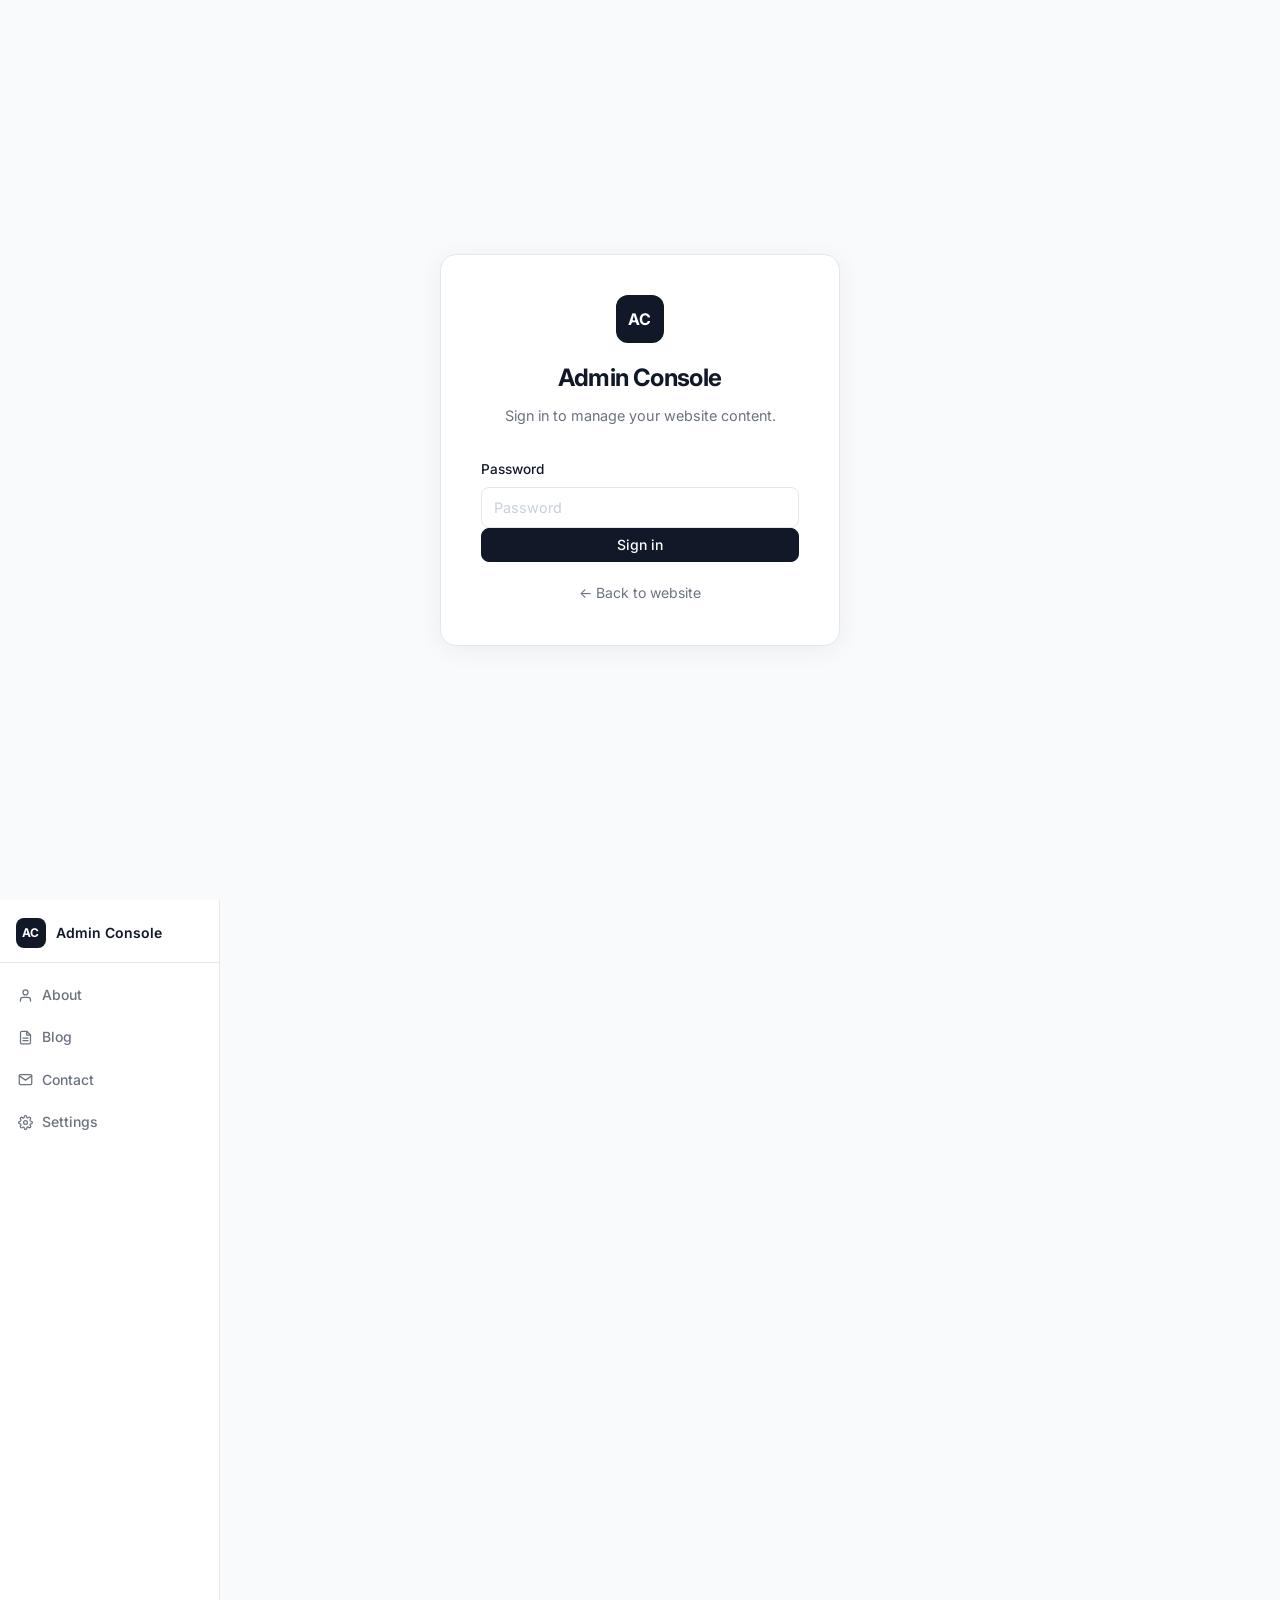
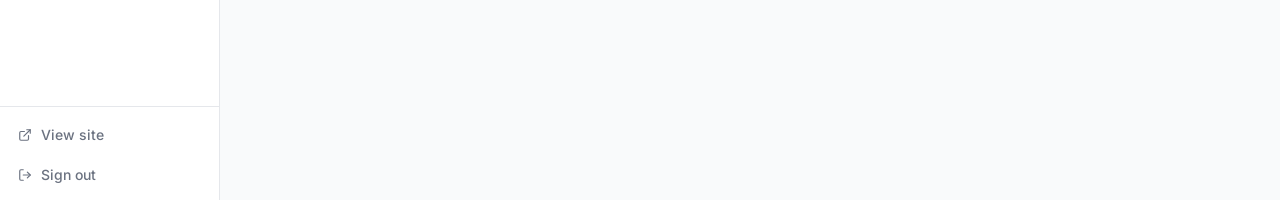
==== admin/index.html @ 9cbc3681 "Add admin console with CMS content management Adds a password-protected admin portal at /admin/ wher" ====
<!DOCTYPE html>
<html lang="en">
<head>
  <meta charset="UTF-8">
  <meta name="viewport" content="width=device-width, initial-scale=1.0">
  <title>Admin — Personal Site</title>
  <link rel="preconnect" href="https://fonts.googleapis.com">
  <link rel="preconnect" href="https://fonts.gstatic.com" crossorigin>
  <link href="https://fonts.googleapis.com/css2?family=Inter:wght@300;400;500;600;700&display=swap" rel="stylesheet">
  <link rel="stylesheet" href="admin.css">
</head>
<body>

<!-- ── Login Screen ─────────────────────────────────────────── -->
<div id="login-screen" class="login-screen">
  <div class="login-card">
    <div class="login-brand">
      <div class="brand-mark">AC</div>
      <h1>Admin Console</h1>
      <p>Sign in to manage your website content.</p>
    </div>
    <form id="login-form">
      <div class="field">
        <label for="login-password">Password</label>
        <input id="login-password" type="password" placeholder="Password"
               autocomplete="current-password" required>
      </div>
      <p id="login-error" class="error-text" hidden>Incorrect password. Please try again.</p>
      <button type="submit" class="btn btn-dark btn-full">Sign in</button>
    </form>
    <a href="../" class="login-back">← Back to website</a>
  </div>
</div>

<!-- ── Dashboard ───────────────────────────────────────────── -->
<div id="dashboard" class="dashboard" hidden>

  <!-- Sidebar -->
  <aside class="sidebar">
    <div class="sidebar-top">
      <div class="sidebar-brand">
        <div class="brand-mark brand-mark--sm">AC</div>
        <span class="sidebar-title">Admin Console</span>
      </div>
      <nav class="sidebar-nav">
        <a href="#" class="nav-item" data-section="about">
          <svg width="15" height="15" viewBox="0 0 24 24" fill="none" stroke="currentColor" stroke-width="2" stroke-linecap="round" stroke-linejoin="round"><path d="M20 21v-2a4 4 0 0 0-4-4H8a4 4 0 0 0-4 4v2"/><circle cx="12" cy="7" r="4"/></svg>
          About
        </a>
        <a href="#" class="nav-item" data-section="blog">
          <svg width="15" height="15" viewBox="0 0 24 24" fill="none" stroke="currentColor" stroke-width="2" stroke-linecap="round" stroke-linejoin="round"><path d="M14 2H6a2 2 0 0 0-2 2v16a2 2 0 0 0 2 2h12a2 2 0 0 0 2-2V8z"/><polyline points="14 2 14 8 20 8"/><line x1="16" y1="13" x2="8" y2="13"/><line x1="16" y1="17" x2="8" y2="17"/></svg>
          Blog
        </a>
        <a href="#" class="nav-item" data-section="contact">
          <svg width="15" height="15" viewBox="0 0 24 24" fill="none" stroke="currentColor" stroke-width="2" stroke-linecap="round" stroke-linejoin="round"><path d="M4 4h16c1.1 0 2 .9 2 2v12c0 1.1-.9 2-2 2H4c-1.1 0-2-.9-2-2V6c0-1.1.9-2 2-2z"/><polyline points="22,6 12,13 2,6"/></svg>
          Contact
        </a>
        <a href="#" class="nav-item" data-section="settings">
          <svg width="15" height="15" viewBox="0 0 24 24" fill="none" stroke="currentColor" stroke-width="2" stroke-linecap="round" stroke-linejoin="round"><circle cx="12" cy="12" r="3"/><path d="M19.4 15a1.65 1.65 0 0 0 .33 1.82l.06.06a2 2 0 0 1-2.83 2.83l-.06-.06a1.65 1.65 0 0 0-1.82-.33 1.65 1.65 0 0 0-1 1.51V21a2 2 0 0 1-4 0v-.09A1.65 1.65 0 0 0 9 19.4a1.65 1.65 0 0 0-1.82.33l-.06.06a2 2 0 0 1-2.83-2.83l.06-.06A1.65 1.65 0 0 0 4.68 15a1.65 1.65 0 0 0-1.51-1H3a2 2 0 0 1 0-4h.09A1.65 1.65 0 0 0 4.6 9a1.65 1.65 0 0 0-.33-1.82l-.06-.06a2 2 0 0 1 2.83-2.83l.06.06A1.65 1.65 0 0 0 9 4.68a1.65 1.65 0 0 0 1-1.51V3a2 2 0 0 1 4 0v.09a1.65 1.65 0 0 0 1 1.51 1.65 1.65 0 0 0 1.82-.33l.06-.06a2 2 0 0 1 2.83 2.83l-.06.06A1.65 1.65 0 0 0 19.4 9a1.65 1.65 0 0 0 1.51 1H21a2 2 0 0 1 0 4h-.09a1.65 1.65 0 0 0-1.51 1z"/></svg>
          Settings
        </a>
      </nav>
    </div>
    <div class="sidebar-bottom">
      <a href="../" target="_blank" rel="noopener" class="nav-item nav-item--muted">
        <svg width="14" height="14" viewBox="0 0 24 24" fill="none" stroke="currentColor" stroke-width="2" stroke-linecap="round" stroke-linejoin="round"><path d="M18 13v6a2 2 0 0 1-2 2H5a2 2 0 0 1-2-2V8a2 2 0 0 1 2-2h6"/><polyline points="15 3 21 3 21 9"/><line x1="10" y1="14" x2="21" y2="3"/></svg>
        View site
      </a>
      <button id="logout-btn" class="nav-item nav-item--logout">
        <svg width="14" height="14" viewBox="0 0 24 24" fill="none" stroke="currentColor" stroke-width="2" stroke-linecap="round" stroke-linejoin="round"><path d="M9 21H5a2 2 0 0 1-2-2V5a2 2 0 0 1 2-2h4"/><polyline points="16 17 21 12 16 7"/><line x1="21" y1="12" x2="9" y2="12"/></svg>
        Sign out
      </button>
    </div>
  </aside>

  <!-- Main content area -->
  <main class="main-content">

    <!-- ── About Panel ──────────────────────────────────── -->
    <div id="panel-about" class="panel" hidden>
      <div class="panel-header">
        <div>
          <h2>About</h2>
          <p>Edit your personal introduction and social links.</p>
        </div>
        <button id="save-about" class="btn btn-dark">Save changes</button>
      </div>

      <div class="card">
        <div class="card-section">
          <p class="card-label">Personal info</p>
          <div class="field-row">
            <div class="field">
              <label for="about-name">Name</label>
              <input id="about-name" type="text" placeholder="Your full name">
            </div>
            <div class="field">
              <label for="about-role">Role / Title</label>
              <input id="about-role" type="text" placeholder="e.g. Software Engineer">
            </div>
          </div>
          <div class="field">
            <label for="about-bio">Bio</label>
            <textarea id="about-bio" rows="4" placeholder="Write a short bio…"></textarea>
            <span class="field-hint">HTML is supported — e.g. &lt;strong&gt;Company Name&lt;/strong&gt;</span>
          </div>
        </div>
        <div class="card-divider"></div>
        <div class="card-section">
          <div class="card-section-head">
            <p class="card-label">Social links</p>
            <button id="add-link-btn" class="btn btn-outline btn-sm">+ Add link</button>
          </div>
          <p class="field-hint">These appear as buttons in your intro section.</p>
          <div id="links-list" class="links-list"></div>
        </div>
      </div>
    </div>

    <!-- ── Blog Panel ───────────────────────────────────── -->
    <div id="panel-blog" class="panel" hidden>
      <div class="panel-header">
        <div>
          <h2>Blog</h2>
          <p>Create, edit, and remove blog posts.</p>
        </div>
        <button id="new-post-btn" class="btn btn-dark">+ New post</button>
      </div>

      <div class="card card--flush">
        <div id="posts-list"></div>
      </div>
    </div>

    <!-- ── Contact Panel ────────────────────────────────── -->
    <div id="panel-contact" class="panel" hidden>
      <div class="panel-header">
        <div>
          <h2>Contact</h2>
          <p>Update your contact details shown on the website.</p>
        </div>
        <button id="save-contact" class="btn btn-dark">Save changes</button>
      </div>

      <div class="card">
        <div class="card-section">
          <div class="field">
            <label for="contact-subtitle">Section subtitle</label>
            <textarea id="contact-subtitle" rows="2"
              placeholder="A short message shown above the contact form…"></textarea>
          </div>
          <div class="field-row">
            <div class="field">
              <label for="contact-email">Email address</label>
              <input id="contact-email" type="email" placeholder="you@example.com">
            </div>
            <div class="field">
              <label for="contact-location">Location</label>
              <input id="contact-location" type="text" placeholder="City, State">
            </div>
          </div>
          <div class="field">
            <label for="contact-status">Availability status</label>
            <input id="contact-status" type="text" placeholder="e.g. Open to opportunities">
          </div>
        </div>
      </div>
    </div>

    <!-- ── Settings Panel ───────────────────────────────── -->
    <div id="panel-settings" class="panel" hidden>
      <div class="panel-header">
        <div>
          <h2>Settings</h2>
          <p>Manage your admin password and reset content.</p>
        </div>
      </div>

      <div class="card">
        <div class="card-section">
          <p class="card-label">Change password</p>
          <p class="field-hint">Default password is <code>admin</code>. Update it after first sign-in.</p>
          <div class="field">
            <label for="pwd-current">Current password</label>
            <input id="pwd-current" type="password" autocomplete="current-password">
          </div>
          <div class="field-row">
            <div class="field">
              <label for="pwd-new">New password</label>
              <input id="pwd-new" type="password" autocomplete="new-password">
            </div>
            <div class="field">
              <label for="pwd-confirm">Confirm new password</label>
              <input id="pwd-confirm" type="password" autocomplete="new-password">
            </div>
          </div>
          <button id="save-password" class="btn btn-dark">Update password</button>
        </div>
        <div class="card-divider"></div>
        <div class="card-section">
          <p class="card-label">Reset content</p>
          <p class="field-hint">Restore all website content to the original placeholder values. This cannot be undone.</p>
          <button id="reset-defaults" class="btn btn-danger">Reset to defaults</button>
        </div>
      </div>
    </div>

  </main>
</div>

<!-- ── Post Modal ──────────────────────────────────────────── -->
<div id="postModal" class="modal-overlay" hidden>
  <div class="modal" role="dialog" aria-modal="true" aria-labelledby="modal-heading">
    <div class="modal-header">
      <h3 id="modal-heading">New post</h3>
      <button id="modal-close" class="icon-btn" aria-label="Close">
        <svg width="18" height="18" viewBox="0 0 24 24" fill="none" stroke="currentColor"
             stroke-width="2.5" stroke-linecap="round">
          <line x1="18" y1="6" x2="6" y2="18"/><line x1="6" y1="6" x2="18" y2="18"/>
        </svg>
      </button>
    </div>
    <div class="modal-body">
      <input id="modal-id" type="hidden">
      <div class="field">
        <label for="modal-post-title">Title</label>
        <input id="modal-post-title" type="text" placeholder="Post title">
      </div>
      <div class="field-row">
        <div class="field">
          <label for="modal-date">Date</label>
          <input id="modal-date" type="text" placeholder="e.g. April 15, 2025">
        </div>
        <div class="field">
          <label for="modal-tag">Tag</label>
          <input id="modal-tag" type="text" placeholder="e.g. Engineering">
        </div>
      </div>
      <div class="field">
        <label for="modal-excerpt">Excerpt</label>
        <textarea id="modal-excerpt" rows="3" placeholder="Brief description of the post…"></textarea>
      </div>
      <div class="field">
        <label for="modal-url">Post URL</label>
        <input id="modal-url" type="text" placeholder="https://… or #">
      </div>
    </div>
    <div class="modal-footer">
      <button id="modal-delete" class="btn btn-danger">Delete post</button>
      <div class="modal-footer-right">
        <button id="modal-cancel" class="btn btn-outline">Cancel</button>
        <button id="modal-save" class="btn btn-dark">Save post</button>
      </div>
    </div>
  </div>
</div>

<!-- Toast container -->
<div id="toastContainer" class="toast-container" aria-live="polite"></div>

<script src="admin.js"></script>
</body>
</html>
---- admin/admin.css ----
/* ─── Design tokens (mirrors main site) ─────────────────────── */
:root {
  --bg:           #ffffff;
  --bg-alt:       #F9FAFB;
  --border:       #E5E7EB;
  --text:         #111827;
  --muted:        #6B7280;
  --accent:       #4F46E5;
  --accent-light: #EEF2FF;
  --danger-bg:    #FEF2F2;
  --danger-bd:    #FECACA;
  --danger-tx:    #B91C1C;

  --font:      'Inter', -apple-system, BlinkMacSystemFont, sans-serif;
  --radius:    8px;
  --sidebar-w: 220px;
  --ease:      180ms ease;
}

/* ─── Reset ─────────────────────────────────────────────────── */
*, *::before, *::after { box-sizing: border-box; margin: 0; padding: 0; }
html { font-size: 16px; }
body {
  font-family: var(--font);
  background: var(--bg-alt);
  color: var(--text);
  line-height: 1.6;
  -webkit-font-smoothing: antialiased;
}
a { color: inherit; }

/* ─── Login screen ───────────────────────────────────────────── */
.login-screen {
  min-height: 100vh;
  display: flex;
  align-items: center;
  justify-content: center;
  padding: 24px;
  background: var(--bg-alt);
}

.login-card {
  background: var(--bg);
  border: 1px solid var(--border);
  border-radius: 16px;
  padding: 40px;
  width: 100%;
  max-width: 400px;
  box-shadow: 0 4px 24px rgba(0,0,0,0.06);
}

.login-brand {
  text-align: center;
  margin-bottom: 32px;
}
.login-brand h1 {
  font-size: 1.5rem;
  font-weight: 700;
  letter-spacing: -0.025em;
  margin: 16px 0 6px;
}
.login-brand p { font-size: 0.9rem; color: var(--muted); }

.login-form {
  display: flex;
  flex-direction: column;
  gap: 16px;
}

.login-back {
  display: block;
  text-align: center;
  margin-top: 20px;
  font-size: 0.875rem;
  color: var(--muted);
  text-decoration: none;
  transition: color var(--ease);
}
.login-back:hover { color: var(--text); }

.error-text {
  font-size: 0.875rem;
  color: var(--danger-tx);
  margin-top: -8px;
}

/* ─── Brand mark ─────────────────────────────────────────────── */
.brand-mark {
  display: inline-flex;
  align-items: center;
  justify-content: center;
  width: 48px;
  height: 48px;
  background: var(--text);
  color: #fff;
  border-radius: 12px;
  font-size: 1rem;
  font-weight: 700;
  letter-spacing: 0.02em;
  flex-shrink: 0;
}
.brand-mark--sm {
  width: 30px;
  height: 30px;
  font-size: 0.75rem;
  border-radius: 8px;
}

/* ─── Dashboard layout ───────────────────────────────────────── */
.dashboard {
  display: grid;
  grid-template-columns: var(--sidebar-w) 1fr;
  height: 100vh;
  overflow: hidden;
}

/* ─── Sidebar ────────────────────────────────────────────────── */
.sidebar {
  display: flex;
  flex-direction: column;
  height: 100vh;
  overflow-y: auto;
  background: var(--bg);
  border-right: 1px solid var(--border);
}

.sidebar-top { flex: 1; }

.sidebar-brand {
  display: flex;
  align-items: center;
  gap: 10px;
  padding: 18px 16px 14px;
  border-bottom: 1px solid var(--border);
}

.sidebar-title {
  font-size: 0.875rem;
  font-weight: 600;
}

.sidebar-nav {
  display: flex;
  flex-direction: column;
  gap: 2px;
  padding: 12px 8px;
}

.sidebar-bottom {
  display: flex;
  flex-direction: column;
  gap: 2px;
  padding: 8px;
  border-top: 1px solid var(--border);
}

/* Nav items — shared by sidebar + mobile */
.nav-item {
  display: flex;
  align-items: center;
  gap: 9px;
  padding: 9px 10px;
  border-radius: var(--radius);
  font-size: 0.875rem;
  font-weight: 500;
  color: var(--muted);
  text-decoration: none;
  cursor: pointer;
  background: none;
  border: none;
  font-family: var(--font);
  width: 100%;
  text-align: left;
  transition: background var(--ease), color var(--ease);
}
.nav-item:hover          { background: var(--bg-alt); color: var(--text); }
.nav-item.active         { background: var(--accent-light); color: var(--accent); }
.nav-item--logout:hover  { color: var(--danger-tx); }

/* ─── Main content ───────────────────────────────────────────── */
.main-content {
  height: 100vh;
  overflow-y: auto;
  padding: 36px 40px;
  background: var(--bg-alt);
}

/* ─── Panel ──────────────────────────────────────────────────── */
.panel { max-width: 760px; }

.panel-header {
  display: flex;
  align-items: flex-start;
  justify-content: space-between;
  gap: 16px;
  margin-bottom: 24px;
}
.panel-header h2 {
  font-size: 1.5rem;
  font-weight: 700;
  letter-spacing: -0.025em;
  margin-bottom: 4px;
}
.panel-header p { font-size: 0.9rem; color: var(--muted); }

/* ─── Card ───────────────────────────────────────────────────── */
.card {
  background: var(--bg);
  border: 1px solid var(--border);
  border-radius: 12px;
  overflow: hidden;
}
.card--flush { /* no padding — children manage their own */ }

.card-section {
  padding: 24px;
  display: flex;
  flex-direction: column;
  gap: 16px;
}
.card-section-head {
  display: flex;
  align-items: center;
  justify-content: space-between;
}
.card-divider { height: 1px; background: var(--border); }

.card-label {
  font-size: 0.75rem;
  font-weight: 700;
  text-transform: uppercase;
  letter-spacing: 0.07em;
  color: var(--muted);
}

/* ─── Form fields ────────────────────────────────────────────── */
.field {
  display: flex;
  flex-direction: column;
  gap: 6px;
}
.field-row {
  display: grid;
  grid-template-columns: 1fr 1fr;
  gap: 16px;
}
.field label {
  font-size: 0.85rem;
  font-weight: 500;
}
.field input,
.field textarea {
  padding: 9px 12px;
  border: 1px solid var(--border);
  border-radius: var(--radius);
  font: 0.9rem/1.5 var(--font);
  color: var(--text);
  background: var(--bg);
  outline: none;
  resize: vertical;
  transition: border-color var(--ease), box-shadow var(--ease);
}
.field input::placeholder,
.field textarea::placeholder { color: #C9CFD9; }
.field input:focus,
.field textarea:focus {
  border-color: var(--accent);
  box-shadow: 0 0 0 3px rgba(79,70,229,0.1);
}
.field-hint {
  font-size: 0.78rem;
  color: var(--muted);
}
.field-hint code {
  font-family: monospace;
  background: var(--bg-alt);
  padding: 1px 5px;
  border-radius: 3px;
  border: 1px solid var(--border);
  font-size: 0.78rem;
}

/* ─── Buttons ────────────────────────────────────────────────── */
.btn {
  display: inline-flex;
  align-items: center;
  justify-content: center;
  gap: 6px;
  padding: 9px 16px;
  border-radius: var(--radius);
  font: 500 0.875rem/1 var(--font);
  cursor: pointer;
  border: 1px solid transparent;
  transition: all var(--ease);
  white-space: nowrap;
  text-decoration: none;
}
.btn-dark    { background: var(--text); color: #fff; border-color: var(--text); }
.btn-dark:hover { background: #374151; border-color: #374151; }
.btn-outline { background: transparent; color: var(--text); border-color: var(--border); }
.btn-outline:hover { background: var(--bg-alt); border-color: #9CA3AF; }
.btn-danger  { background: var(--danger-bg); color: var(--danger-tx); border-color: var(--danger-bd); }
.btn-danger:hover { background: #FEE2E2; border-color: #FCA5A5; }
.btn-sm   { padding: 6px 12px; font-size: 0.8rem; }
.btn-full { width: 100%; }

/* ─── Icon button ────────────────────────────────────────────── */
.icon-btn {
  display: inline-flex;
  align-items: center;
  justify-content: center;
  width: 30px;
  height: 30px;
  border-radius: 6px;
  background: none;
  border: none;
  cursor: pointer;
  color: var(--muted);
  transition: background var(--ease), color var(--ease);
  flex-shrink: 0;
}
.icon-btn:hover         { background: var(--bg-alt); color: var(--text); }
.icon-btn.danger:hover  { background: var(--danger-bg); color: var(--danger-tx); }

/* ─── Links list (About) ─────────────────────────────────────── */
.links-list {
  display: flex;
  flex-direction: column;
  gap: 8px;
}
.link-row {
  display: grid;
  grid-template-columns: 150px 1fr auto;
  gap: 8px;
  align-items: center;
}

/* ─── Posts list (Blog) ──────────────────────────────────────── */
.post-row {
  display: flex;
  align-items: center;
  justify-content: space-between;
  padding: 14px 20px;
  border-bottom: 1px solid var(--border);
  gap: 16px;
}
.post-row:last-child { border-bottom: none; }

.post-row-info {
  display: flex;
  align-items: center;
  gap: 10px;
  min-width: 0;
  flex: 1;
}
.post-tag {
  font-size: 0.7rem;
  font-weight: 600;
  color: var(--accent);
  background: var(--accent-light);
  padding: 2px 8px;
  border-radius: 4px;
  white-space: nowrap;
  flex-shrink: 0;
}
.post-title {
  font-size: 0.9rem;
  font-weight: 500;
  overflow: hidden;
  text-overflow: ellipsis;
  white-space: nowrap;
}
.post-row-meta {
  display: flex;
  align-items: center;
  gap: 10px;
  flex-shrink: 0;
}
.post-row-meta time { font-size: 0.8rem; color: var(--muted); }
.post-row-actions { display: flex; gap: 4px; }

.empty-state {
  padding: 48px 20px;
  text-align: center;
  color: var(--muted);
  font-size: 0.9rem;
}

/* ─── Modal ──────────────────────────────────────────────────── */
.modal-overlay {
  position: fixed;
  inset: 0;
  background: rgba(0,0,0,0.45);
  display: flex;
  align-items: center;
  justify-content: center;
  z-index: 1000;
  padding: 20px;
  backdrop-filter: blur(3px);
}
.modal-overlay[hidden] { display: none; }

.modal {
  background: var(--bg);
  border-radius: 16px;
  width: 100%;
  max-width: 540px;
  max-height: 90vh;
  overflow-y: auto;
  box-shadow: 0 24px 60px rgba(0,0,0,0.2);
}
.modal-header {
  display: flex;
  align-items: center;
  justify-content: space-between;
  padding: 20px 24px 16px;
  border-bottom: 1px solid var(--border);
}
.modal-header h3 {
  font-size: 1.1rem;
  font-weight: 600;
  letter-spacing: -0.01em;
}
.modal-body {
  padding: 20px 24px;
  display: flex;
  flex-direction: column;
  gap: 16px;
}
.modal-footer {
  display: flex;
  align-items: center;
  justify-content: space-between;
  padding: 16px 24px 20px;
  border-top: 1px solid var(--border);
}
.modal-footer-right { display: flex; gap: 8px; }

/* ─── Toast ──────────────────────────────────────────────────── */
.toast-container {
  position: fixed;
  bottom: 24px;
  right: 24px;
  display: flex;
  flex-direction: column;
  gap: 8px;
  z-index: 2000;
  pointer-events: none;
}
.toast {
  padding: 11px 16px;
  border-radius: 9px;
  font-size: 0.875rem;
  font-weight: 500;
  color: #fff;
  background: var(--text);
  box-shadow: 0 4px 16px rgba(0,0,0,0.15);
  opacity: 0;
  transform: translateY(6px);
  transition: opacity 200ms ease, transform 200ms ease;
}
.toast.visible          { opacity: 1; transform: translateY(0); }
.toast.toast--error     { background: var(--danger-tx); }
.toast.toast--info      { background: #374151; }

/* ─── Responsive ─────────────────────────────────────────────── */
@media (max-width: 768px) {
  .dashboard {
    grid-template-columns: 1fr;
    grid-template-rows: auto 1fr;
    height: auto;
    min-height: 100vh;
  }
  .sidebar {
    height: auto;
    flex-direction: row;
    align-items: center;
    border-right: none;
    border-bottom: 1px solid var(--border);
    padding: 10px 12px;
    overflow-x: auto;
    gap: 0;
  }
  .sidebar-top    { flex: 1; display: flex; align-items: center; }
  .sidebar-brand  { padding: 0 12px 0 0; border-bottom: none; flex-shrink: 0; }
  .sidebar-title  { display: none; }
  .sidebar-nav    { flex-direction: row; padding: 0; gap: 2px; }
  .sidebar-bottom { flex-direction: row; border-top: none; padding: 0; gap: 2px;
                    border-left: 1px solid var(--border); margin-left: 8px; padding-left: 8px; }
  .nav-item       { white-space: nowrap; }
  .main-content   { height: auto; padding: 20px 16px; }
  .field-row      { grid-template-columns: 1fr; }
  .link-row       { grid-template-columns: 1fr 1fr auto; }
  .post-row-meta time { display: none; }
  .modal-footer   { flex-direction: column-reverse; gap: 12px; }
  .modal-footer-right { width: 100%; justify-content: flex-end; }
}
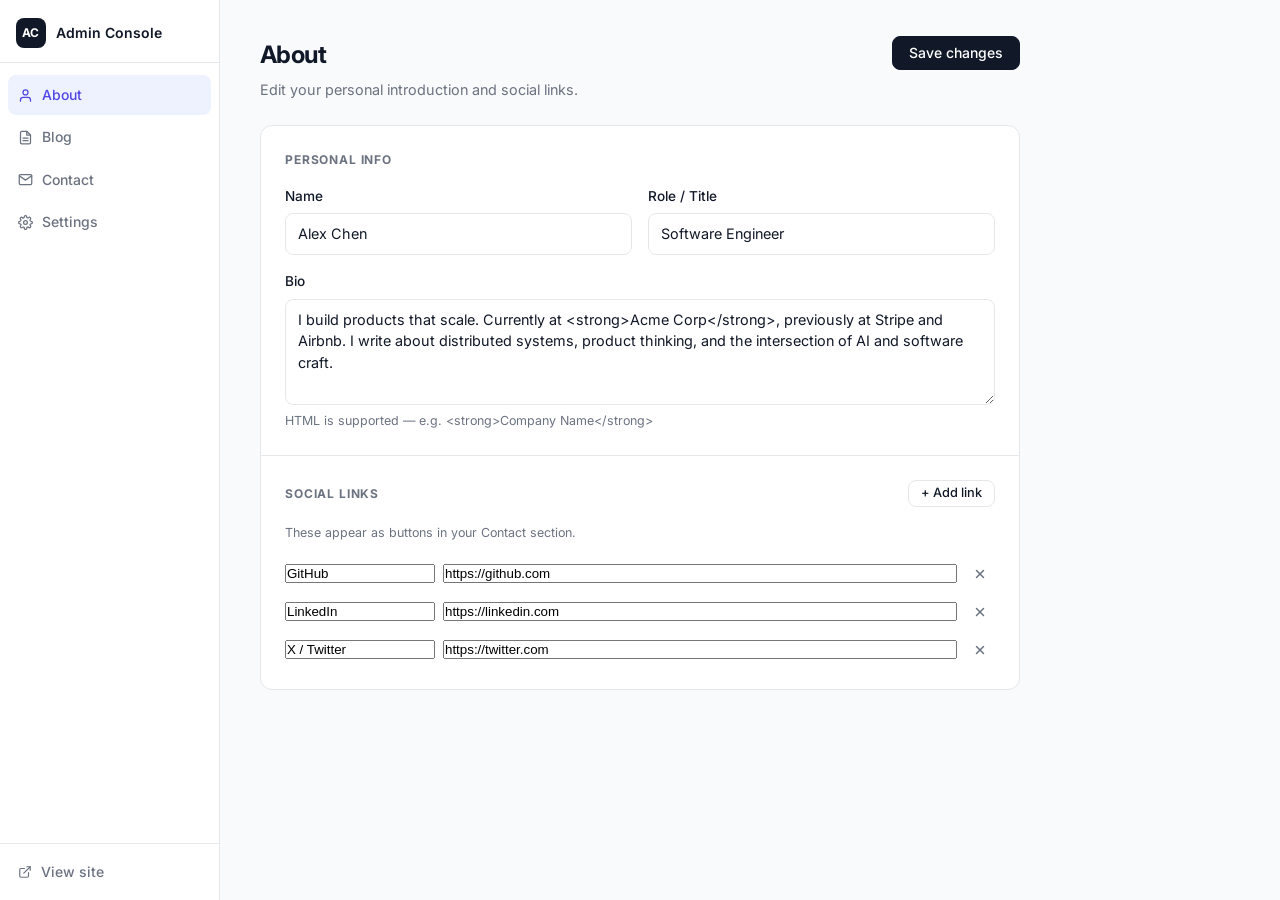
==== commit 6e8dd55b: "Remove admin login — dashboard opens directly Eliminated the login screen, auth state (sessionStorag" ====
--- a/admin/index.html
+++ b/admin/index.html
@@ -11,29 +11,8 @@
 </head>
 <body>
 
-<!-- ── Login Screen ─────────────────────────────────────────── -->
-<div id="login-screen" class="login-screen">
-  <div class="login-card">
-    <div class="login-brand">
-      <div class="brand-mark">AC</div>
-      <h1>Admin Console</h1>
-      <p>Sign in to manage your website content.</p>
-    </div>
-    <form id="login-form">
-      <div class="field">
-        <label for="login-password">Password</label>
-        <input id="login-password" type="password" placeholder="Password"
-               autocomplete="current-password" required>
-      </div>
-      <p id="login-error" class="error-text" hidden>Incorrect password. Please try again.</p>
-      <button type="submit" class="btn btn-dark btn-full">Sign in</button>
-    </form>
-    <a href="../" class="login-back">← Back to website</a>
-  </div>
-</div>
-
 <!-- ── Dashboard ───────────────────────────────────────────── -->
-<div id="dashboard" class="dashboard" hidden>
+<div class="dashboard">
 
   <!-- Sidebar -->
   <aside class="sidebar">
@@ -66,10 +45,6 @@
         <svg width="14" height="14" viewBox="0 0 24 24" fill="none" stroke="currentColor" stroke-width="2" stroke-linecap="round" stroke-linejoin="round"><path d="M18 13v6a2 2 0 0 1-2 2H5a2 2 0 0 1-2-2V8a2 2 0 0 1 2-2h6"/><polyline points="15 3 21 3 21 9"/><line x1="10" y1="14" x2="21" y2="3"/></svg>
         View site
       </a>
-      <button id="logout-btn" class="nav-item nav-item--logout">
-        <svg width="14" height="14" viewBox="0 0 24 24" fill="none" stroke="currentColor" stroke-width="2" stroke-linecap="round" stroke-linejoin="round"><path d="M9 21H5a2 2 0 0 1-2-2V5a2 2 0 0 1 2-2h4"/><polyline points="16 17 21 12 16 7"/><line x1="21" y1="12" x2="9" y2="12"/></svg>
-        Sign out
-      </button>
     </div>
   </aside>
 
@@ -111,7 +86,7 @@
             <p class="card-label">Social links</p>
             <button id="add-link-btn" class="btn btn-outline btn-sm">+ Add link</button>
           </div>
-          <p class="field-hint">These appear as buttons in your intro section.</p>
+          <p class="field-hint">These appear as buttons in your Contact section.</p>
           <div id="links-list" class="links-list"></div>
         </div>
       </div>
@@ -147,7 +122,7 @@
           <div class="field">
             <label for="contact-subtitle">Section subtitle</label>
             <textarea id="contact-subtitle" rows="2"
-              placeholder="A short message shown above the contact form…"></textarea>
+              placeholder="A short message shown in the Contact section…"></textarea>
           </div>
           <div class="field-row">
             <div class="field">
@@ -172,31 +147,11 @@
       <div class="panel-header">
         <div>
           <h2>Settings</h2>
-          <p>Manage your admin password and reset content.</p>
+          <p>Reset all website content to defaults.</p>
         </div>
       </div>
 
       <div class="card">
-        <div class="card-section">
-          <p class="card-label">Change password</p>
-          <p class="field-hint">Default password is <code>admin</code>. Update it after first sign-in.</p>
-          <div class="field">
-            <label for="pwd-current">Current password</label>
-            <input id="pwd-current" type="password" autocomplete="current-password">
-          </div>
-          <div class="field-row">
-            <div class="field">
-              <label for="pwd-new">New password</label>
-              <input id="pwd-new" type="password" autocomplete="new-password">
-            </div>
-            <div class="field">
-              <label for="pwd-confirm">Confirm new password</label>
-              <input id="pwd-confirm" type="password" autocomplete="new-password">
-            </div>
-          </div>
-          <button id="save-password" class="btn btn-dark">Update password</button>
-        </div>
-        <div class="card-divider"></div>
         <div class="card-section">
           <p class="card-label">Reset content</p>
           <p class="field-hint">Restore all website content to the original placeholder values. This cannot be undone.</p>
--- a/admin/admin.css
+++ b/admin/admin.css
@@ -28,61 +28,6 @@
   -webkit-font-smoothing: antialiased;
 }
 a { color: inherit; }
-
-/* ─── Login screen ───────────────────────────────────────────── */
-.login-screen {
-  min-height: 100vh;
-  display: flex;
-  align-items: center;
-  justify-content: center;
-  padding: 24px;
-  background: var(--bg-alt);
-}
-
-.login-card {
-  background: var(--bg);
-  border: 1px solid var(--border);
-  border-radius: 16px;
-  padding: 40px;
-  width: 100%;
-  max-width: 400px;
-  box-shadow: 0 4px 24px rgba(0,0,0,0.06);
-}
-
-.login-brand {
-  text-align: center;
-  margin-bottom: 32px;
-}
-.login-brand h1 {
-  font-size: 1.5rem;
-  font-weight: 700;
-  letter-spacing: -0.025em;
-  margin: 16px 0 6px;
-}
-.login-brand p { font-size: 0.9rem; color: var(--muted); }
-
-.login-form {
-  display: flex;
-  flex-direction: column;
-  gap: 16px;
-}
-
-.login-back {
-  display: block;
-  text-align: center;
-  margin-top: 20px;
-  font-size: 0.875rem;
-  color: var(--muted);
-  text-decoration: none;
-  transition: color var(--ease);
-}
-.login-back:hover { color: var(--text); }
-
-.error-text {
-  font-size: 0.875rem;
-  color: var(--danger-tx);
-  margin-top: -8px;
-}
 
 /* ─── Brand mark ─────────────────────────────────────────────── */
 .brand-mark {
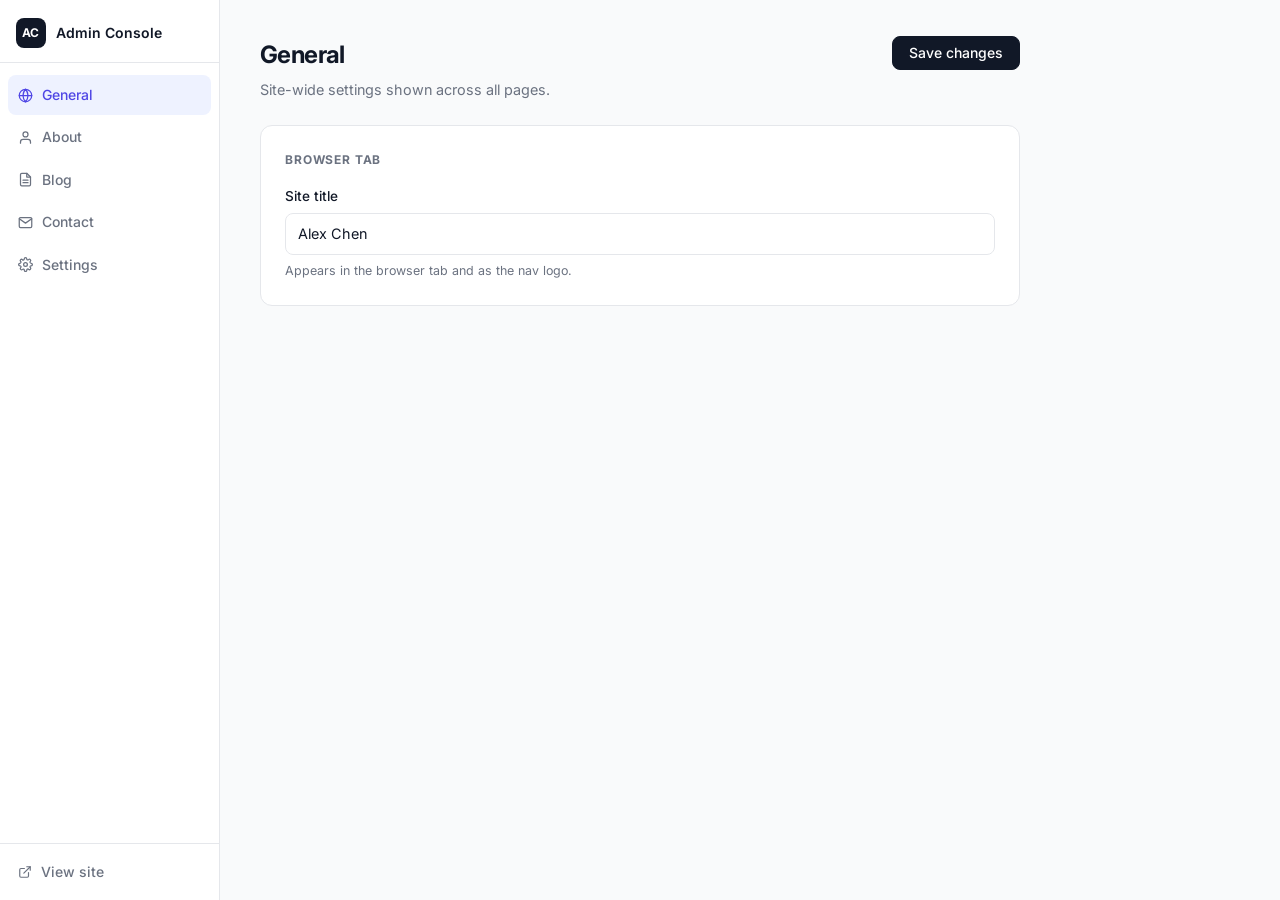
==== commit 98f34054: "Add site title, blog slider, and LinkedIn JSON import - Admin: new General panel with site title fie" ====
--- a/admin/index.html
+++ b/admin/index.html
@@ -22,6 +22,10 @@
         <span class="sidebar-title">Admin Console</span>
       </div>
       <nav class="sidebar-nav">
+        <a href="#" class="nav-item" data-section="general">
+          <svg width="15" height="15" viewBox="0 0 24 24" fill="none" stroke="currentColor" stroke-width="2" stroke-linecap="round" stroke-linejoin="round"><circle cx="12" cy="12" r="10"/><line x1="2" y1="12" x2="22" y2="12"/><path d="M12 2a15.3 15.3 0 0 1 4 10 15.3 15.3 0 0 1-4 10 15.3 15.3 0 0 1-4-10 15.3 15.3 0 0 1 4-10z"/></svg>
+          General
+        </a>
         <a href="#" class="nav-item" data-section="about">
           <svg width="15" height="15" viewBox="0 0 24 24" fill="none" stroke="currentColor" stroke-width="2" stroke-linecap="round" stroke-linejoin="round"><path d="M20 21v-2a4 4 0 0 0-4-4H8a4 4 0 0 0-4 4v2"/><circle cx="12" cy="7" r="4"/></svg>
           About
@@ -51,6 +55,28 @@
   <!-- Main content area -->
   <main class="main-content">
 
+    <!-- ── General Panel ────────────────────────────────── -->
+    <div id="panel-general" class="panel" hidden>
+      <div class="panel-header">
+        <div>
+          <h2>General</h2>
+          <p>Site-wide settings shown across all pages.</p>
+        </div>
+        <button id="save-general" class="btn btn-dark">Save changes</button>
+      </div>
+
+      <div class="card">
+        <div class="card-section">
+          <p class="card-label">Browser tab</p>
+          <div class="field">
+            <label for="site-title">Site title</label>
+            <input id="site-title" type="text" placeholder="e.g. Alex Chen">
+            <span class="field-hint">Appears in the browser tab and as the nav logo.</span>
+          </div>
+        </div>
+      </div>
+    </div>
+
     <!-- ── About Panel ──────────────────────────────────── -->
     <div id="panel-about" class="panel" hidden>
       <div class="panel-header">
@@ -99,7 +125,11 @@
           <h2>Blog</h2>
           <p>Create, edit, and remove blog posts.</p>
         </div>
-        <button id="new-post-btn" class="btn btn-dark">+ New post</button>
+        <div class="panel-header-actions">
+          <button id="import-linkedin-btn" class="btn btn-outline">Import from JSON</button>
+          <input id="import-linkedin-file" type="file" accept=".json" hidden>
+          <button id="new-post-btn" class="btn btn-dark">+ New post</button>
+        </div>
       </div>
 
       <div class="card card--flush">
--- a/admin/admin.css
+++ b/admin/admin.css
@@ -147,6 +147,13 @@
   margin-bottom: 4px;
 }
 .panel-header p { font-size: 0.9rem; color: var(--muted); }
+
+.panel-header-actions {
+  display: flex;
+  gap: 8px;
+  align-items: center;
+  flex-shrink: 0;
+}
 
 /* ─── Card ───────────────────────────────────────────────────── */
 .card {
